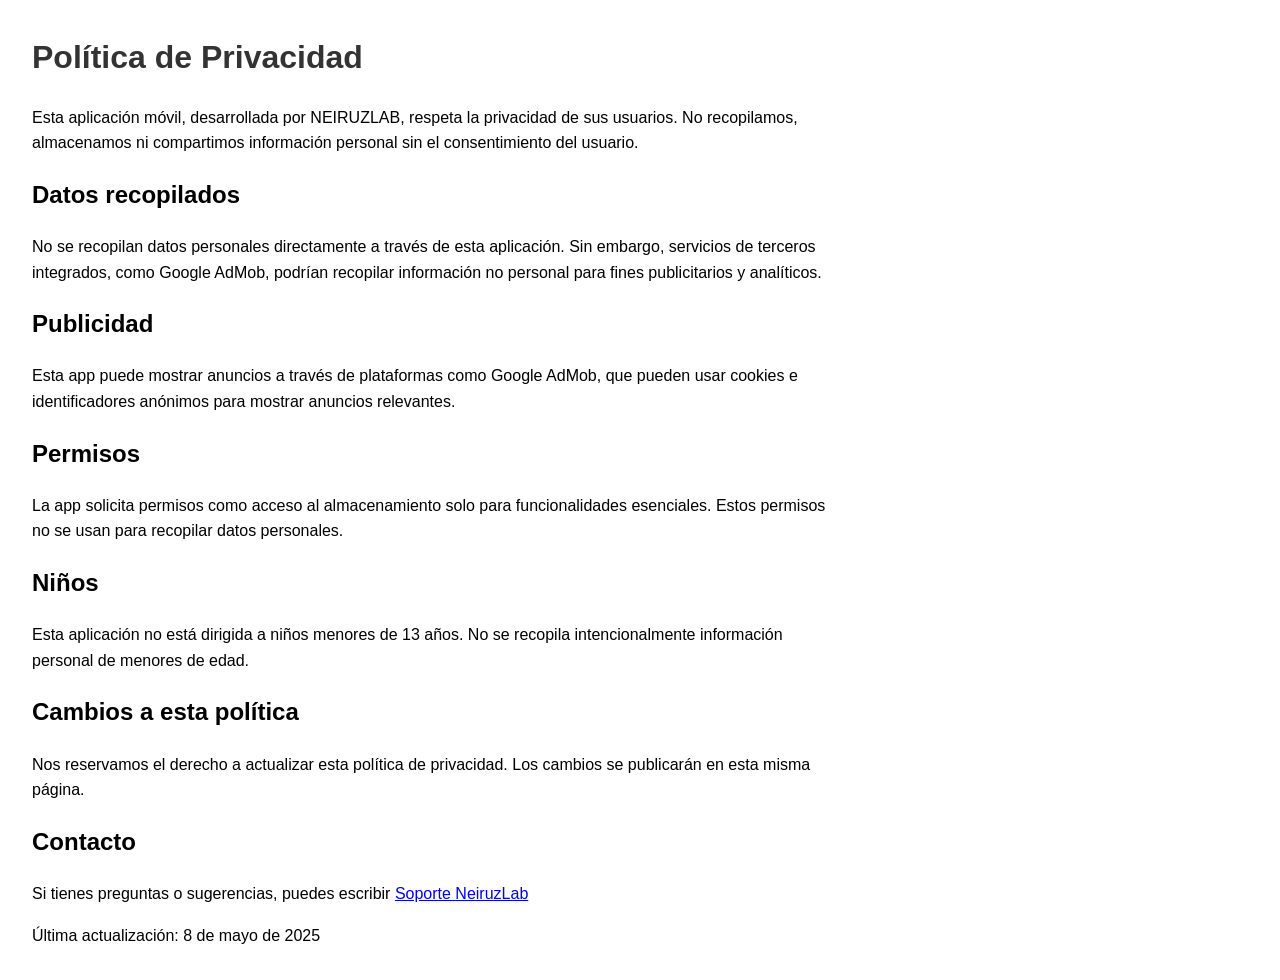
==== index.html @ 09458fb9 "politica v1" ====
<!DOCTYPE html>
<html lang="es">
<head>
  <meta charset="UTF-8">
  <title>Política de Privacidad</title>
  <style>
    body {
      font-family: Arial, sans-serif;
      margin: 2em;
      line-height: 1.6;
      max-width: 800px;
    }
    h1 {
      color: #333;
    }
  </style>
</head>
<body>
  <h1>Política de Privacidad</h1>

  <p>Esta aplicación móvil, desarrollada por NEIRUZLAB, respeta la privacidad de sus usuarios. No recopilamos, almacenamos ni compartimos información personal sin el consentimiento del usuario.</p>

  <h2>Datos recopilados</h2>
  <p>No se recopilan datos personales directamente a través de esta aplicación. Sin embargo, servicios de terceros integrados, como Google AdMob, podrían recopilar información no personal para fines publicitarios y analíticos.</p>

  <h2>Publicidad</h2>
  <p>Esta app puede mostrar anuncios a través de plataformas como Google AdMob, que pueden usar cookies e identificadores anónimos para mostrar anuncios relevantes.</p>

  <h2>Permisos</h2>
  <p>La app solicita permisos como acceso al almacenamiento solo para funcionalidades esenciales. Estos permisos no se usan para recopilar datos personales.</p>

  <h2>Niños</h2>
  <p>Esta aplicación no está dirigida a niños menores de 13 años. No se recopila intencionalmente información personal de menores de edad.</p>

  <h2>Cambios a esta política</h2>
  <p>Nos reservamos el derecho a actualizar esta política de privacidad. Los cambios se publicarán en esta misma página.</p>

  <h2>Contacto</h2>
  <p>Si tienes preguntas o sugerencias, puedes escribir  <a href="mailto:juliosarauz1i@gmail.com">Soporte NeiruzLab</a></p>

  <p>Última actualización: 8 de mayo de 2025</p>
</body>
</html>
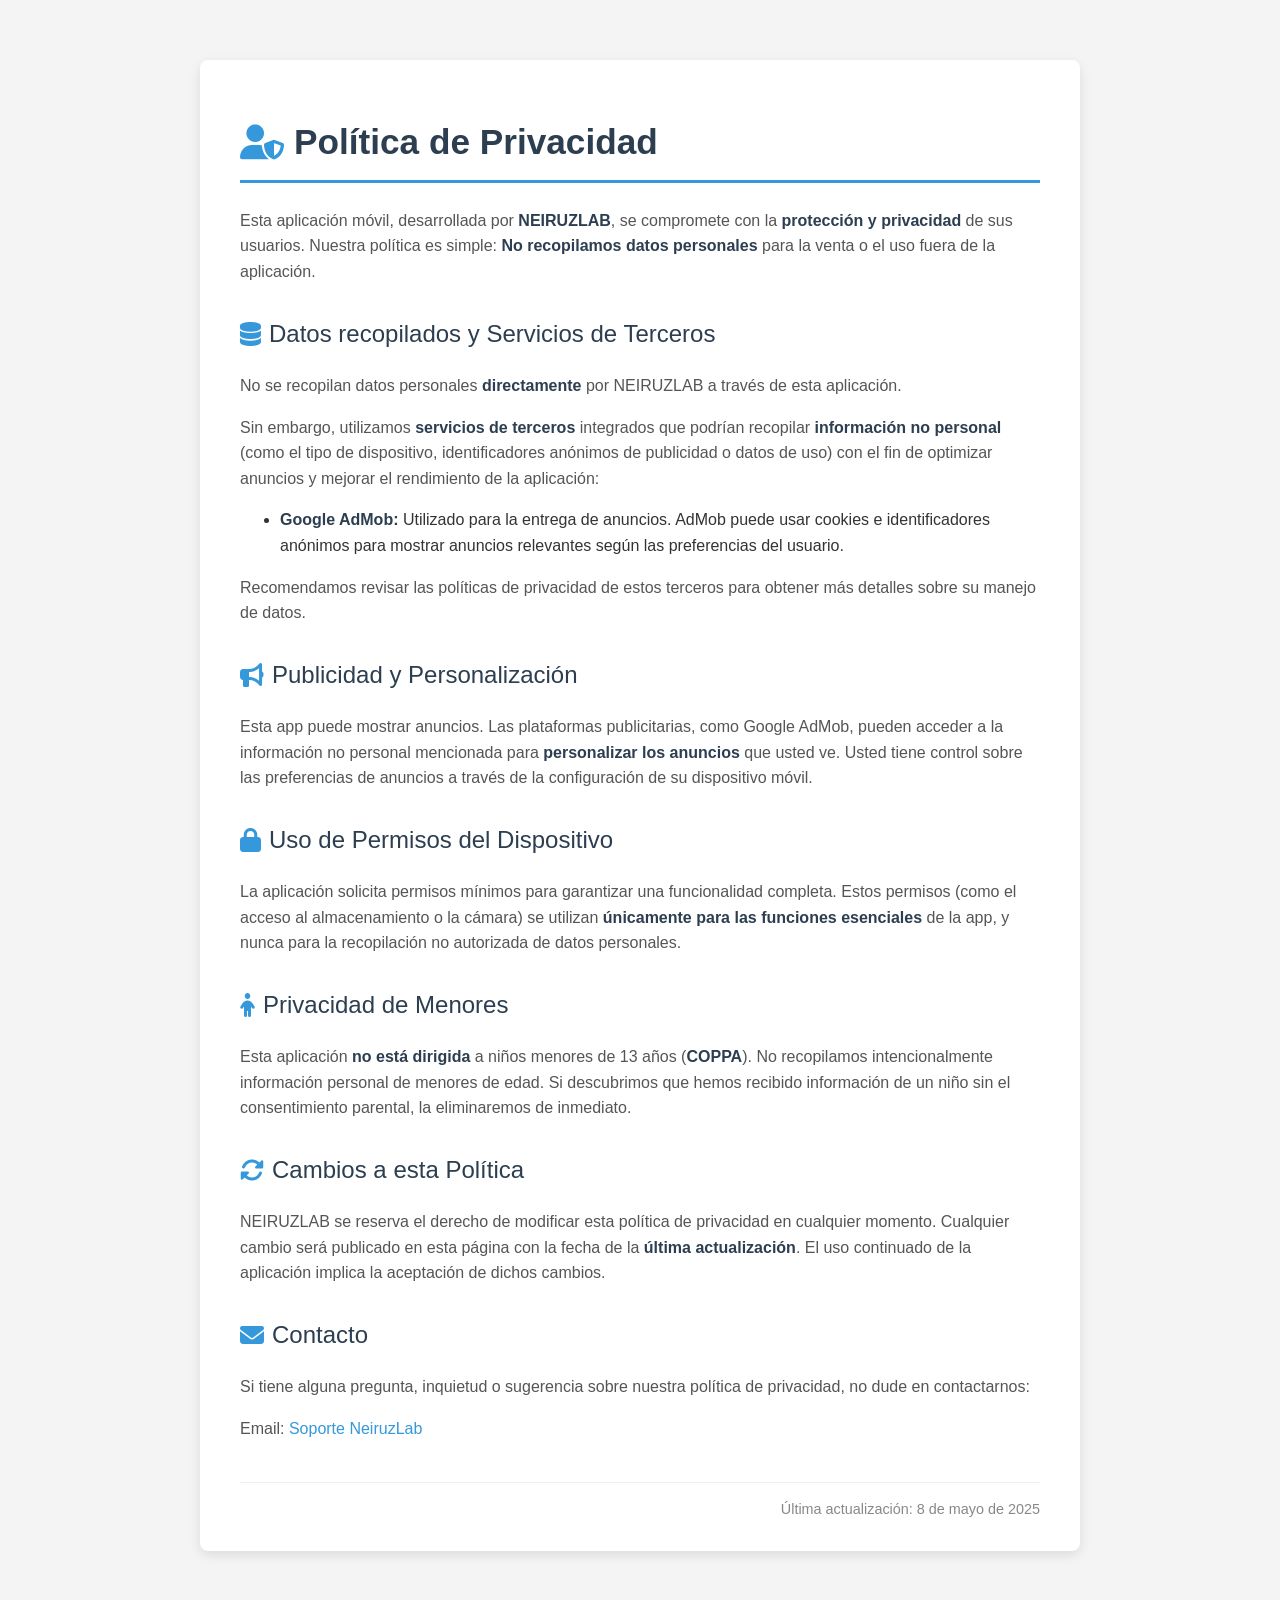
==== commit 39b9335c: "mejora IV" ====
--- a/index.html
+++ b/index.html
@@ -1,43 +1,135 @@
 <!DOCTYPE html>
 <html lang="es">
 <head>
-  <meta charset="UTF-8">
-  <title>Política de Privacidad</title>
-  <style>
-    body {
-      font-family: Arial, sans-serif;
-      margin: 2em;
-      line-height: 1.6;
-      max-width: 800px;
-    }
-    h1 {
-      color: #333;
-    }
-  </style>
+    <meta charset="UTF-8">
+    <meta name="viewport" content="width=device-width, initial-scale=1.0">
+    <title>Política de Privacidad | NeiruzLab</title>
+
+    <!-- Font Awesome -->
+    <link rel="stylesheet" href="https://cdnjs.cloudflare.com/ajax/libs/font-awesome/6.5.0/css/all.min.css">
+
+    <style>
+        :root {
+            --primary-color: #2c3e50;
+            --secondary-color: #3498db;
+            --bg-color: #ffffff;
+            --text-color: #333;
+            --light-gray: #f4f4f4;
+            --border-radius: 8px;
+        }
+
+        body {
+            font-family: 'Arial', sans-serif;
+            background-color: var(--light-gray);
+            margin: 0;
+            padding: 20px;
+            line-height: 1.6;
+            color: var(--text-color);
+        }
+
+        .container {
+            background-color: var(--bg-color);
+            max-width: 800px;
+            margin: 40px auto;
+            padding: 30px 40px;
+            border-radius: var(--border-radius);
+            box-shadow: 0 4px 12px rgba(0, 0, 0, 0.1);
+        }
+
+        h1 {
+            color: var(--primary-color);
+            font-size: 2.2em;
+            font-weight: 600;
+            border-bottom: 3px solid var(--secondary-color);
+            padding-bottom: 10px;
+            margin-bottom: 25px;
+            display: flex;
+            align-items: center;
+            gap: 10px;
+        }
+
+        h1 i {
+            color: var(--secondary-color);
+        }
+
+        h2 {
+            color: var(--primary-color);
+            font-size: 1.5em;
+            margin-top: 30px;
+            font-weight: 500;
+            display: flex;
+            align-items: center;
+            gap: 8px;
+        }
+
+        h2 i {
+            color: var(--secondary-color);
+        }
+
+        p {
+            margin-bottom: 15px;
+            font-size: 1em;
+            color: #555;
+        }
+
+        strong {
+            color: var(--primary-color);
+            font-weight: 600;
+        }
+
+        a {
+            color: var(--secondary-color);
+            text-decoration: none;
+            transition: color 0.3s;
+        }
+
+        a:hover {
+            color: var(--primary-color);
+            text-decoration: underline;
+        }
+
+        .update-date {
+            display: block;
+            margin-top: 40px;
+            font-size: 0.9em;
+            color: #888;
+            text-align: right;
+            padding-top: 15px;
+            border-top: 1px solid #eee;
+        }
+    </style>
 </head>
 <body>
-  <h1>Política de Privacidad</h1>
+    <div class="container">
+        <h1><i class="fas fa-user-shield"></i> Política de Privacidad</h1>
 
-  <p>Esta aplicación móvil, desarrollada por NEIRUZLAB, respeta la privacidad de sus usuarios. No recopilamos, almacenamos ni compartimos información personal sin el consentimiento del usuario.</p>
+        <p>Esta aplicación móvil, desarrollada por <strong>NEIRUZLAB</strong>, se compromete con la <strong>protección y privacidad</strong> de sus usuarios. Nuestra política es simple: <strong>No recopilamos datos personales</strong> para la venta o el uso fuera de la aplicación. </p>
 
-  <h2>Datos recopilados</h2>
-  <p>No se recopilan datos personales directamente a través de esta aplicación. Sin embargo, servicios de terceros integrados, como Google AdMob, podrían recopilar información no personal para fines publicitarios y analíticos.</p>
+        <h2><i class="fas fa-database"></i> Datos recopilados y Servicios de Terceros</h2>
+        <p>No se recopilan datos personales <strong>directamente</strong> por NEIRUZLAB a través de esta aplicación.</p>
+        <p>Sin embargo, utilizamos <strong>servicios de terceros</strong> integrados que podrían recopilar <strong>información no personal</strong> (como el tipo de dispositivo, identificadores anónimos de publicidad o datos de uso) con el fin de optimizar anuncios y mejorar el rendimiento de la aplicación:</p>
+        <ul>
+            <li><strong>Google AdMob:</strong> Utilizado para la entrega de anuncios. AdMob puede usar cookies e identificadores anónimos para mostrar anuncios relevantes según las preferencias del usuario.</li>
+        </ul>
+        <p>Recomendamos revisar las políticas de privacidad de estos terceros para obtener más detalles sobre su manejo de datos.</p>
 
-  <h2>Publicidad</h2>
-  <p>Esta app puede mostrar anuncios a través de plataformas como Google AdMob, que pueden usar cookies e identificadores anónimos para mostrar anuncios relevantes.</p>
+        <h2><i class="fas fa-bullhorn"></i> Publicidad y Personalización</h2>
+        <p>Esta app puede mostrar anuncios. Las plataformas publicitarias, como Google AdMob, pueden acceder a la información no personal mencionada para <strong>personalizar los anuncios</strong> que usted ve. Usted tiene control sobre las preferencias de anuncios a través de la configuración de su dispositivo móvil.</p>
 
-  <h2>Permisos</h2>
-  <p>La app solicita permisos como acceso al almacenamiento solo para funcionalidades esenciales. Estos permisos no se usan para recopilar datos personales.</p>
+        <h2><i class="fas fa-lock"></i> Uso de Permisos del Dispositivo</h2>
+        <p>La aplicación solicita permisos mínimos para garantizar una funcionalidad completa. Estos permisos (como el acceso al almacenamiento o la cámara) se utilizan <strong>únicamente para las funciones esenciales</strong> de la app, y nunca para la recopilación no autorizada de datos personales.</p>
 
-  <h2>Niños</h2>
-  <p>Esta aplicación no está dirigida a niños menores de 13 años. No se recopila intencionalmente información personal de menores de edad.</p>
+        <h2><i class="fas fa-child"></i> Privacidad de Menores</h2>
+        <p>Esta aplicación <strong>no está dirigida</strong> a niños menores de 13 años (<strong>COPPA</strong>). No recopilamos intencionalmente información personal de menores de edad. Si descubrimos que hemos recibido información de un niño sin el consentimiento parental, la eliminaremos de inmediato.</p>
 
-  <h2>Cambios a esta política</h2>
-  <p>Nos reservamos el derecho a actualizar esta política de privacidad. Los cambios se publicarán en esta misma página.</p>
+        <h2><i class="fas fa-sync-alt"></i> Cambios a esta Política</h2>
+        <p>NEIRUZLAB se reserva el derecho de modificar esta política de privacidad en cualquier momento. Cualquier cambio será publicado en esta página con la fecha de la <strong>última actualización</strong>. El uso continuado de la aplicación implica la aceptación de dichos cambios.</p>
 
-  <h2>Contacto</h2>
-  <p>Si tienes preguntas o sugerencias, puedes escribir  <a href="mailto:juliosarauz1i@gmail.com">Soporte NeiruzLab</a></p>
+        <h2><i class="fas fa-envelope"></i> Contacto</h2>
+        <p>Si tiene alguna pregunta, inquietud o sugerencia sobre nuestra política de privacidad, no dude en contactarnos:</p>
+        <p>Email: <a href="mailto:juliosarauz1i@gmail.com">Soporte NeiruzLab</a></p>
 
-  <p>Última actualización: 8 de mayo de 2025</p>
+        <span class="update-date">Última actualización: 8 de mayo de 2025</span>
+    </div>
 </body>
 </html>
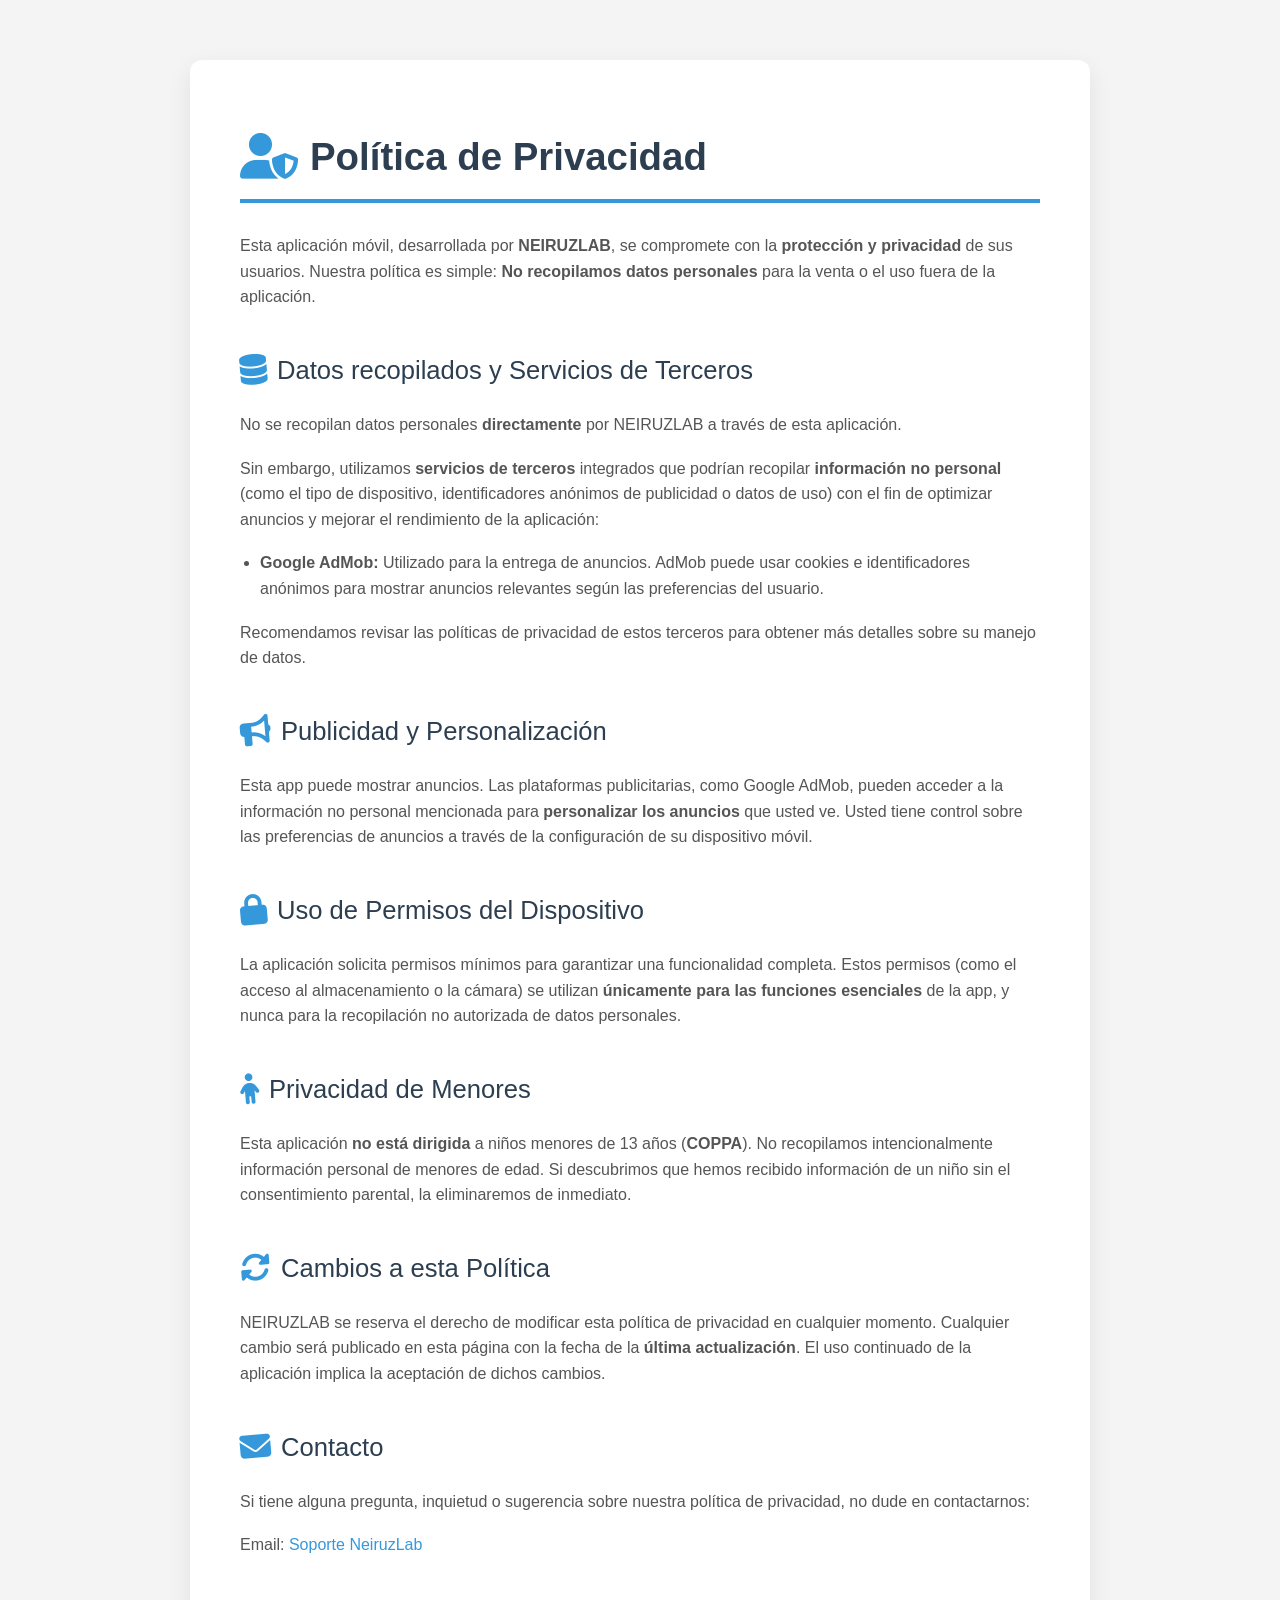
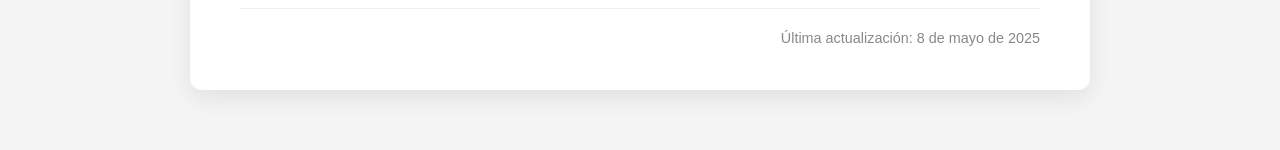
==== commit 5e4be464: "mejora" ====
--- a/index.html
+++ b/index.html
@@ -1,135 +1,238 @@
 <!DOCTYPE html>
 <html lang="es">
 <head>
-    <meta charset="UTF-8">
-    <meta name="viewport" content="width=device-width, initial-scale=1.0">
-    <title>Política de Privacidad | NeiruzLab</title>
-
-    <!-- Font Awesome -->
-    <link rel="stylesheet" href="https://cdnjs.cloudflare.com/ajax/libs/font-awesome/6.5.0/css/all.min.css">
-
-    <style>
-        :root {
-            --primary-color: #2c3e50;
-            --secondary-color: #3498db;
-            --bg-color: #ffffff;
-            --text-color: #333;
-            --light-gray: #f4f4f4;
-            --border-radius: 8px;
-        }
-
-        body {
-            font-family: 'Arial', sans-serif;
-            background-color: var(--light-gray);
-            margin: 0;
-            padding: 20px;
-            line-height: 1.6;
-            color: var(--text-color);
-        }
-
-        .container {
-            background-color: var(--bg-color);
-            max-width: 800px;
-            margin: 40px auto;
-            padding: 30px 40px;
-            border-radius: var(--border-radius);
-            box-shadow: 0 4px 12px rgba(0, 0, 0, 0.1);
-        }
-
-        h1 {
-            color: var(--primary-color);
-            font-size: 2.2em;
-            font-weight: 600;
-            border-bottom: 3px solid var(--secondary-color);
-            padding-bottom: 10px;
-            margin-bottom: 25px;
-            display: flex;
-            align-items: center;
-            gap: 10px;
-        }
-
-        h1 i {
-            color: var(--secondary-color);
-        }
-
-        h2 {
-            color: var(--primary-color);
-            font-size: 1.5em;
-            margin-top: 30px;
-            font-weight: 500;
-            display: flex;
-            align-items: center;
-            gap: 8px;
-        }
-
-        h2 i {
-            color: var(--secondary-color);
-        }
-
-        p {
-            margin-bottom: 15px;
-            font-size: 1em;
-            color: #555;
-        }
-
-        strong {
-            color: var(--primary-color);
-            font-weight: 600;
-        }
-
-        a {
-            color: var(--secondary-color);
-            text-decoration: none;
-            transition: color 0.3s;
-        }
-
-        a:hover {
-            color: var(--primary-color);
-            text-decoration: underline;
-        }
-
-        .update-date {
-            display: block;
-            margin-top: 40px;
-            font-size: 0.9em;
-            color: #888;
-            text-align: right;
-            padding-top: 15px;
-            border-top: 1px solid #eee;
-        }
-    </style>
+  <meta charset="UTF-8">
+  <meta name="viewport" content="width=device-width, initial-scale=1.0">
+  <title>Política de Privacidad | NeiruzLab</title>
+
+  <!-- Font Awesome -->
+  <link rel="stylesheet" href="https://cdnjs.cloudflare.com/ajax/libs/font-awesome/6.5.0/css/all.min.css">
+
+  <style>
+    :root {
+      --primary-color: #2c3e50;
+      --secondary-color: #3498db;
+      --accent-color: #e67e22;
+      --bg-color: #ffffff;
+      --light-gray: #f4f4f4;
+      --text-color: #333333;
+      --border-radius: 12px;
+      --transition-fast: 0.2s ease-out;
+      --transition-medium: 0.4s ease-out;
+    }
+
+    html {
+      scroll-behavior: smooth;
+    }
+
+    body {
+      font-family: 'Poppins', Arial, sans-serif;
+      background-color: var(--light-gray);
+      margin: 0;
+      padding: 20px;
+      color: var(--text-color);
+      line-height: 1.6;
+    }
+
+    .container {
+      background-color: var(--bg-color);
+      max-width: 800px;
+      margin: 40px auto;
+      padding: 40px 50px;
+      border-radius: var(--border-radius);
+      box-shadow: 0 8px 24px rgba(0,0,0,0.08);
+      position: relative;
+      overflow: hidden;
+    }
+
+    h1 {
+      display: flex;
+      align-items: center;
+      gap: 12px;
+      color: var(--primary-color);
+      font-size: 2.4em;
+      font-weight: 600;
+      border-bottom: 4px solid var(--secondary-color);
+      padding-bottom: 12px;
+      margin-bottom: 30px;
+      transform: translateY(-10px);
+      opacity: 0;
+      animation: fadeInDown 0.6s forwards;
+    }
+
+    h1 i {
+      color: var(--secondary-color);
+      font-size: 1.2em;
+    }
+
+    h2 {
+      display: flex;
+      align-items: center;
+      gap: 10px;
+      color: var(--primary-color);
+      font-size: 1.6em;
+      margin-top: 40px;
+      font-weight: 500;
+      transition: color var(--transition-fast);
+    }
+
+    h2 i {
+      color: var(--secondary-color);
+      font-size: 1.2em;
+      transform: rotate(-5deg);
+      transition: transform var(--transition-fast);
+    }
+
+    h2:hover {
+      color: var(--accent-color);
+    }
+
+    h2:hover i {
+      transform: rotate(0deg) scale(1.2);
+    }
+
+    p {
+      margin-bottom: 18px;
+      font-size: 1em;
+      color: #555555;
+      opacity: 0;
+      transform: translateY(20px);
+      animation: fadeInUp 0.6s forwards;
+      animation-delay: 0.4s;
+    }
+
+    ul {
+      margin-bottom: 18px;
+      padding-left: 20px;
+      color: #555555;
+      opacity: 0;
+      transform: translateY(20px);
+      animation: fadeInUp 0.6s forwards;
+      animation-delay: 0.5s;
+    }
+
+    ul li {
+      margin-bottom: 10px;
+      transition: transform var(--transition-fast), color var(--transition-fast);
+    }
+
+    ul li:hover {
+      color: var(--accent-color);
+      transform: translateX(4px);
+    }
+
+    a {
+      color: var(--secondary-color);
+      text-decoration: none;
+      position: relative;
+      transition: color var(--transition-fast);
+    }
+
+    a::after {
+      content: '';
+      display: block;
+      width: 0;
+      height: 2px;
+      background: var(--secondary-color);
+      transition: width var(--transition-fast);
+      position: absolute;
+      bottom: -2px;
+      left: 0;
+    }
+
+    a:hover {
+      color: var(--accent-color);
+    }
+
+    a:hover::after {
+      width: 100%;
+    }
+
+    .update-date {
+      display: block;
+      margin-top: 50px;
+      font-size: 0.9em;
+      color: #888888;
+      text-align: right;
+      border-top: 1px solid #eee;
+      padding-top: 18px;
+      opacity: 0;
+      transform: translateY(20px);
+      animation: fadeInUp 0.6s forwards;
+      animation-delay: 0.6s;
+    }
+
+    /* Button style example */
+    .btn-primary {
+      display: inline-block;
+      padding: 12px 24px;
+      background: var(--secondary-color);
+      color: #fff;
+      font-weight: 500;
+      border: none;
+      border-radius: var(--border-radius);
+      cursor: pointer;
+      transition: transform var(--transition-fast), box-shadow var(--transition-fast), background var(--transition-fast);
+    }
+
+    .btn-primary:hover {
+      background: var(--accent-color);
+      transform: translateY(-2px) scale(1.02);
+      box-shadow: 0 12px 24px rgba(0,0,0,0.12);
+    }
+
+    /* Animations */
+    @keyframes fadeInDown {
+      from { opacity: 0; transform: translateY(-20px); }
+      to   { opacity: 1; transform: translateY(0); }
+    }
+
+    @keyframes fadeInUp {
+      from { opacity: 0; transform: translateY(20px); }
+      to   { opacity: 1; transform: translateY(0); }
+    }
+
+    /* Accessibility: reduce motion */
+    @media (prefers-reduced-motion) {
+      * {
+        animation: none !important;
+        transition: none !important;
+      }
+    }
+  </style>
 </head>
 <body>
-    <div class="container">
-        <h1><i class="fas fa-user-shield"></i> Política de Privacidad</h1>
-
-        <p>Esta aplicación móvil, desarrollada por <strong>NEIRUZLAB</strong>, se compromete con la <strong>protección y privacidad</strong> de sus usuarios. Nuestra política es simple: <strong>No recopilamos datos personales</strong> para la venta o el uso fuera de la aplicación. </p>
-
-        <h2><i class="fas fa-database"></i> Datos recopilados y Servicios de Terceros</h2>
-        <p>No se recopilan datos personales <strong>directamente</strong> por NEIRUZLAB a través de esta aplicación.</p>
-        <p>Sin embargo, utilizamos <strong>servicios de terceros</strong> integrados que podrían recopilar <strong>información no personal</strong> (como el tipo de dispositivo, identificadores anónimos de publicidad o datos de uso) con el fin de optimizar anuncios y mejorar el rendimiento de la aplicación:</p>
-        <ul>
-            <li><strong>Google AdMob:</strong> Utilizado para la entrega de anuncios. AdMob puede usar cookies e identificadores anónimos para mostrar anuncios relevantes según las preferencias del usuario.</li>
-        </ul>
-        <p>Recomendamos revisar las políticas de privacidad de estos terceros para obtener más detalles sobre su manejo de datos.</p>
-
-        <h2><i class="fas fa-bullhorn"></i> Publicidad y Personalización</h2>
-        <p>Esta app puede mostrar anuncios. Las plataformas publicitarias, como Google AdMob, pueden acceder a la información no personal mencionada para <strong>personalizar los anuncios</strong> que usted ve. Usted tiene control sobre las preferencias de anuncios a través de la configuración de su dispositivo móvil.</p>
-
-        <h2><i class="fas fa-lock"></i> Uso de Permisos del Dispositivo</h2>
-        <p>La aplicación solicita permisos mínimos para garantizar una funcionalidad completa. Estos permisos (como el acceso al almacenamiento o la cámara) se utilizan <strong>únicamente para las funciones esenciales</strong> de la app, y nunca para la recopilación no autorizada de datos personales.</p>
-
-        <h2><i class="fas fa-child"></i> Privacidad de Menores</h2>
-        <p>Esta aplicación <strong>no está dirigida</strong> a niños menores de 13 años (<strong>COPPA</strong>). No recopilamos intencionalmente información personal de menores de edad. Si descubrimos que hemos recibido información de un niño sin el consentimiento parental, la eliminaremos de inmediato.</p>
-
-        <h2><i class="fas fa-sync-alt"></i> Cambios a esta Política</h2>
-        <p>NEIRUZLAB se reserva el derecho de modificar esta política de privacidad en cualquier momento. Cualquier cambio será publicado en esta página con la fecha de la <strong>última actualización</strong>. El uso continuado de la aplicación implica la aceptación de dichos cambios.</p>
-
-        <h2><i class="fas fa-envelope"></i> Contacto</h2>
-        <p>Si tiene alguna pregunta, inquietud o sugerencia sobre nuestra política de privacidad, no dude en contactarnos:</p>
-        <p>Email: <a href="mailto:juliosarauz1i@gmail.com">Soporte NeiruzLab</a></p>
-
-        <span class="update-date">Última actualización: 8 de mayo de 2025</span>
-    </div>
+  <div class="container">
+    <h1><i class="fas fa-user-shield"></i> Política de Privacidad</h1>
+
+    <p>Esta aplicación móvil, desarrollada por <strong>NEIRUZLAB</strong>, se compromete con la <strong>protección y privacidad</strong> de sus usuarios. Nuestra política es simple: <strong>No recopilamos datos personales</strong> para la venta o el uso fuera de la aplicación.</p>
+
+    <h2><i class="fas fa-database"></i> Datos recopilados y Servicios de Terceros</h2>
+    <p>No se recopilan datos personales <strong>directamente</strong> por NEIRUZLAB a través de esta aplicación.</p>
+    <p>Sin embargo, utilizamos <strong>servicios de terceros</strong> integrados que podrían recopilar <strong>información no personal</strong> (como el tipo de dispositivo, identificadores anónimos de publicidad o datos de uso) con el fin de optimizar anuncios y mejorar el rendimiento de la aplicación:</p>
+    <ul>
+      <li><strong>Google AdMob:</strong> Utilizado para la entrega de anuncios. AdMob puede usar cookies e identificadores anónimos para mostrar anuncios relevantes según las preferencias del usuario.</li>
+    </ul>
+    <p>Recomendamos revisar las políticas de privacidad de estos terceros para obtener más detalles sobre su manejo de datos.</p>
+
+    <h2><i class="fas fa-bullhorn"></i> Publicidad y Personalización</h2>
+    <p>Esta app puede mostrar anuncios. Las plataformas publicitarias, como Google AdMob, pueden acceder a la información no personal mencionada para <strong>personalizar los anuncios</strong> que usted ve. Usted tiene control sobre las preferencias de anuncios a través de la configuración de su dispositivo móvil.</p>
+
+    <h2><i class="fas fa-lock"></i> Uso de Permisos del Dispositivo</h2>
+    <p>La aplicación solicita permisos mínimos para garantizar una funcionalidad completa. Estos permisos (como el acceso al almacenamiento o la cámara) se utilizan <strong>únicamente para las funciones esenciales</strong> de la app, y nunca para la recopilación no autorizada de datos personales.</p>
+
+    <h2><i class="fas fa-child"></i> Privacidad de Menores</h2>
+    <p>Esta aplicación <strong>no está dirigida</strong> a niños menores de 13 años (<strong>COPPA</strong>). No recopilamos intencionalmente información personal de menores de edad. Si descubrimos que hemos recibido información de un niño sin el consentimiento parental, la eliminaremos de inmediato.</p>
+
+    <h2><i class="fas fa-sync-alt"></i> Cambios a esta Política</h2>
+    <p>NEIRUZLAB se reserva el derecho de modificar esta política de privacidad en cualquier momento. Cualquier cambio será publicado en esta página con la fecha de la <strong>última actualización</strong>. El uso continuado de la aplicación implica la aceptación de dichos cambios.</p>
+
+    <h2><i class="fas fa-envelope"></i> Contacto</h2>
+    <p>Si tiene alguna pregunta, inquietud o sugerencia sobre nuestra política de privacidad, no dude en contactarnos:</p>
+    <p>Email: <a href="mailto:juliosarauz1i@gmail.com">Soporte NeiruzLab</a></p>
+
+    <span class="update-date">Última actualización: 8 de mayo de 2025</span>
+
+  </div>
 </body>
 </html>
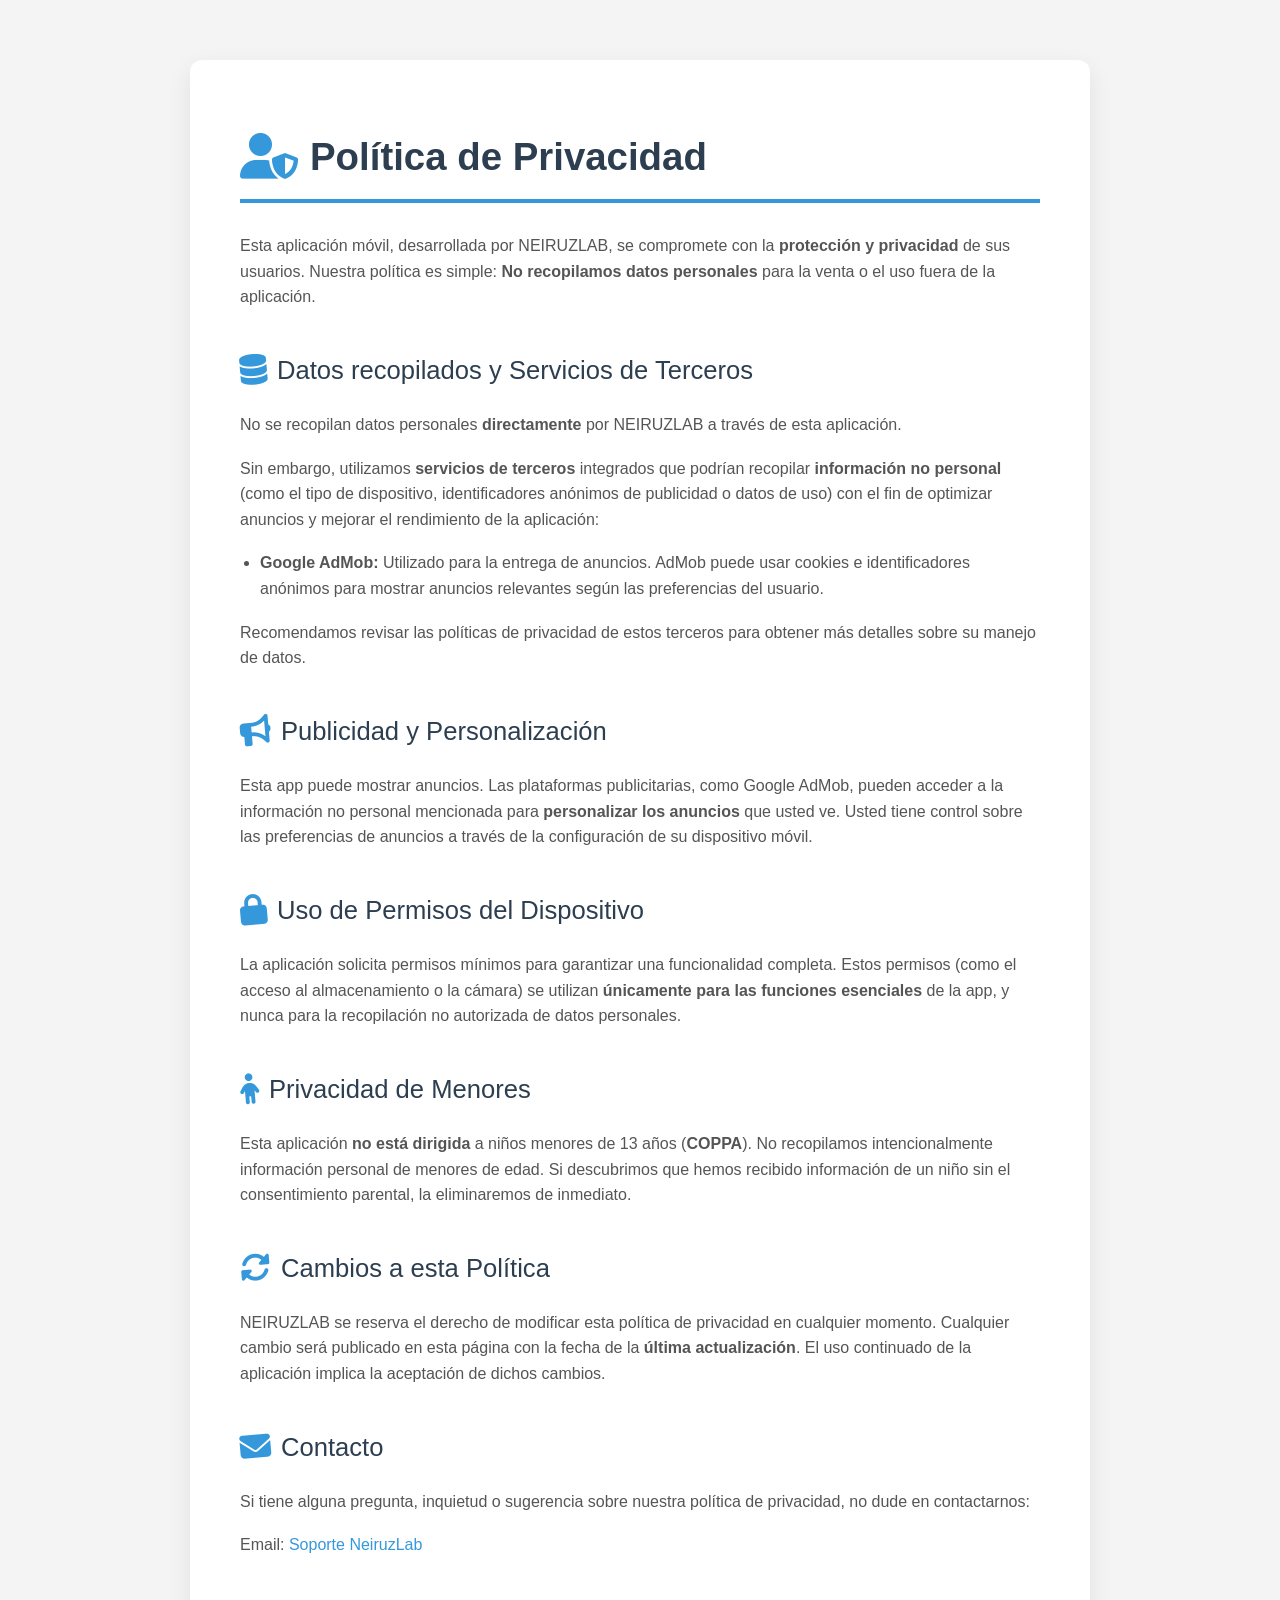
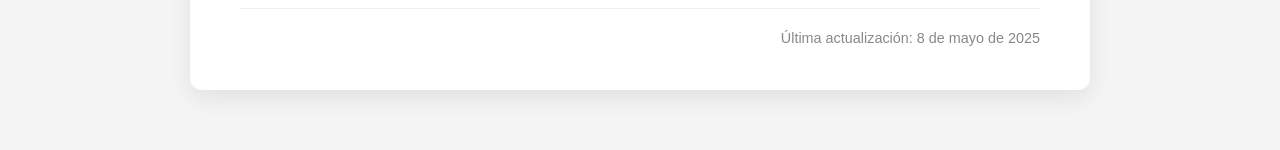
==== commit 6faf17bb: "mejora" ====
--- a/index.html
+++ b/index.html
@@ -205,7 +205,7 @@
   <div class="container">
     <h1><i class="fas fa-user-shield"></i> Política de Privacidad</h1>
 
-    <p>Esta aplicación móvil, desarrollada por <strong>NEIRUZLAB</strong>, se compromete con la <strong>protección y privacidad</strong> de sus usuarios. Nuestra política es simple: <strong>No recopilamos datos personales</strong> para la venta o el uso fuera de la aplicación.</p>
+     <p>Esta aplicación móvil, desarrollada por <span class="brand-link" onclick="window.location.href='/about'">NEIRUZLAB</span>, se compromete con la <strong>protección y privacidad</strong> de sus usuarios. Nuestra política es simple: <strong>No recopilamos datos personales</strong> para la venta o el uso fuera de la aplicación.</p>
 
     <h2><i class="fas fa-database"></i> Datos recopilados y Servicios de Terceros</h2>
     <p>No se recopilan datos personales <strong>directamente</strong> por NEIRUZLAB a través de esta aplicación.</p>
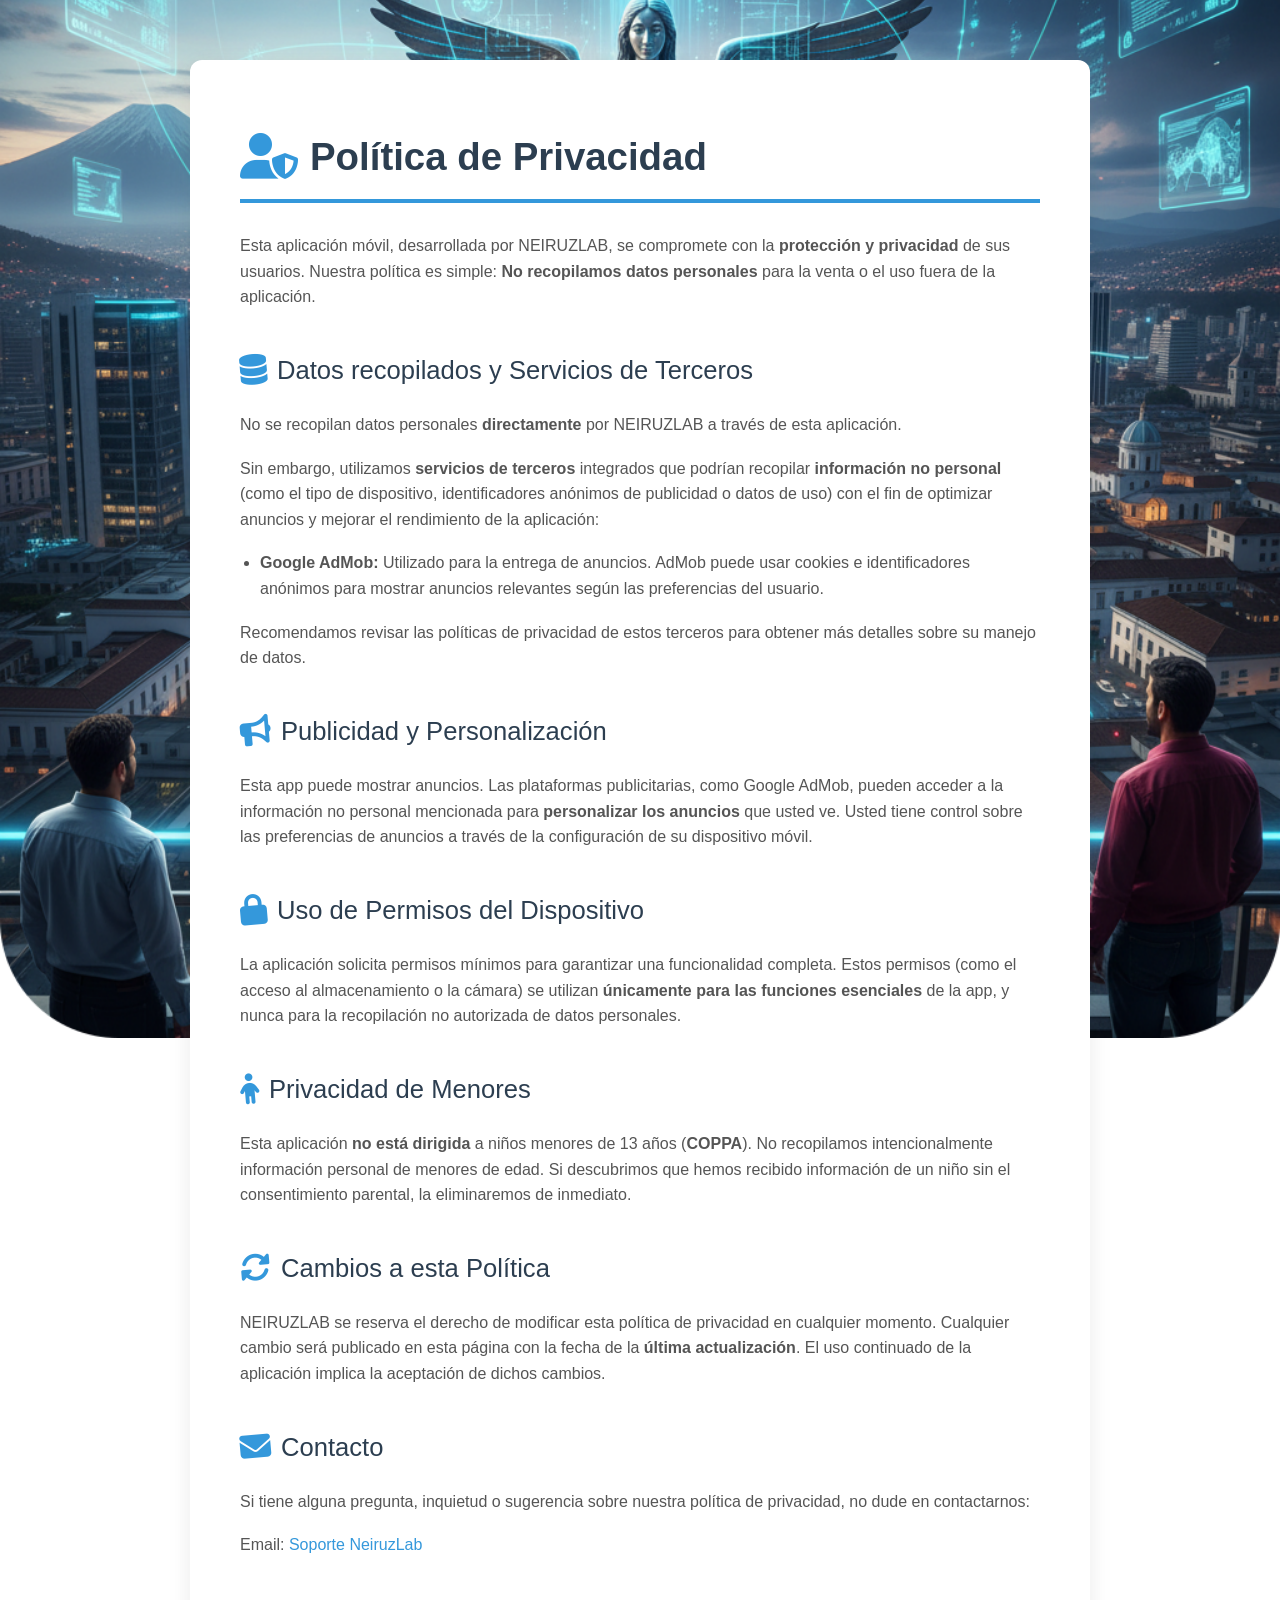
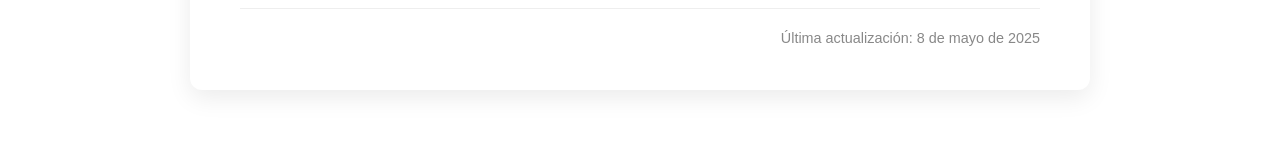
==== commit 9adec957: "neiruzsoft" ====
--- a/index.html
+++ b/index.html
@@ -5,8 +5,7 @@
   <meta name="viewport" content="width=device-width, initial-scale=1.0">
   <title>Política de Privacidad | NeiruzLab</title>
 
-  <!-- Font Awesome -->
-  <link rel="stylesheet" href="https://cdnjs.cloudflare.com/ajax/libs/font-awesome/6.5.0/css/all.min.css">
+  <!-- Font Awesome --><link rel="stylesheet" href="https://cdnjs.cloudflare.com/ajax/libs/font-awesome/6.5.0/css/all.min.css">
 
   <style>
     :root {
@@ -23,13 +22,25 @@
 
     html {
       scroll-behavior: smooth;
+      /* Asegura que el fondo cubra todo el alto de la página */
+      height: 100%; 
     }
 
     body {
       font-family: 'Poppins', Arial, sans-serif;
-      background-color: var(--light-gray);
+      /* ELIMINAMOS el background-color y padding originales del body */
       margin: 0;
-      padding: 20px;
+      /* Añadimos la imagen de fondo aquí */
+      background-image: url('assets/img/fondo.png'); /* Ruta a tu imagen */
+      background-size: cover; /* Hace que la imagen cubra todo el área */
+      background-position: center; /* Centra la imagen */
+      background-repeat: no-repeat; /* Evita que la imagen se repita */
+      background-attachment: fixed; /* Mantiene la imagen fija al hacer scroll */
+      min-height: 100vh; /* Asegura que el body ocupe al menos el alto de la ventana */
+      display: flex; /* Para centrar el contenedor verticalmente si es necesario */
+      justify-content: center; /* Para centrar el contenedor horizontalmente */
+      align-items: flex-start; /* Alinea el contenedor al inicio del eje Y, puedes probar 'center' */
+      padding: 20px 0; /* Añade padding vertical para que el contenedor no pegue a los bordes */
       color: var(--text-color);
       line-height: 1.6;
     }
@@ -37,12 +48,15 @@
     .container {
       background-color: var(--bg-color);
       max-width: 800px;
-      margin: 40px auto;
+      /* Ajustamos el margin para que no interfiera con el centrado del body */
+      margin: 40px auto; /* Mantenemos auto para centrado horizontal, 40px top/bottom */
       padding: 40px 50px;
       border-radius: var(--border-radius);
       box-shadow: 0 8px 24px rgba(0,0,0,0.08);
       position: relative;
       overflow: hidden;
+      /* Asegúrate de que el contenedor tenga un z-index si es necesario, aunque no debería serlo aquí */
+      z-index: 1; 
     }
 
     h1 {
@@ -205,7 +219,7 @@
   <div class="container">
     <h1><i class="fas fa-user-shield"></i> Política de Privacidad</h1>
 
-     <p>Esta aplicación móvil, desarrollada por <span class="brand-link" onclick="window.location.href='/about'">NEIRUZLAB</span>, se compromete con la <strong>protección y privacidad</strong> de sus usuarios. Nuestra política es simple: <strong>No recopilamos datos personales</strong> para la venta o el uso fuera de la aplicación.</p>
+      <p>Esta aplicación móvil, desarrollada por <span class="brand-link" onclick="window.location.href='/about'">NEIRUZLAB</span>, se compromete con la <strong>protección y privacidad</strong> de sus usuarios. Nuestra política es simple: <strong>No recopilamos datos personales</strong> para la venta o el uso fuera de la aplicación.</p>
 
     <h2><i class="fas fa-database"></i> Datos recopilados y Servicios de Terceros</h2>
     <p>No se recopilan datos personales <strong>directamente</strong> por NEIRUZLAB a través de esta aplicación.</p>
@@ -235,4 +249,4 @@
 
   </div>
 </body>
-</html>
+</html>
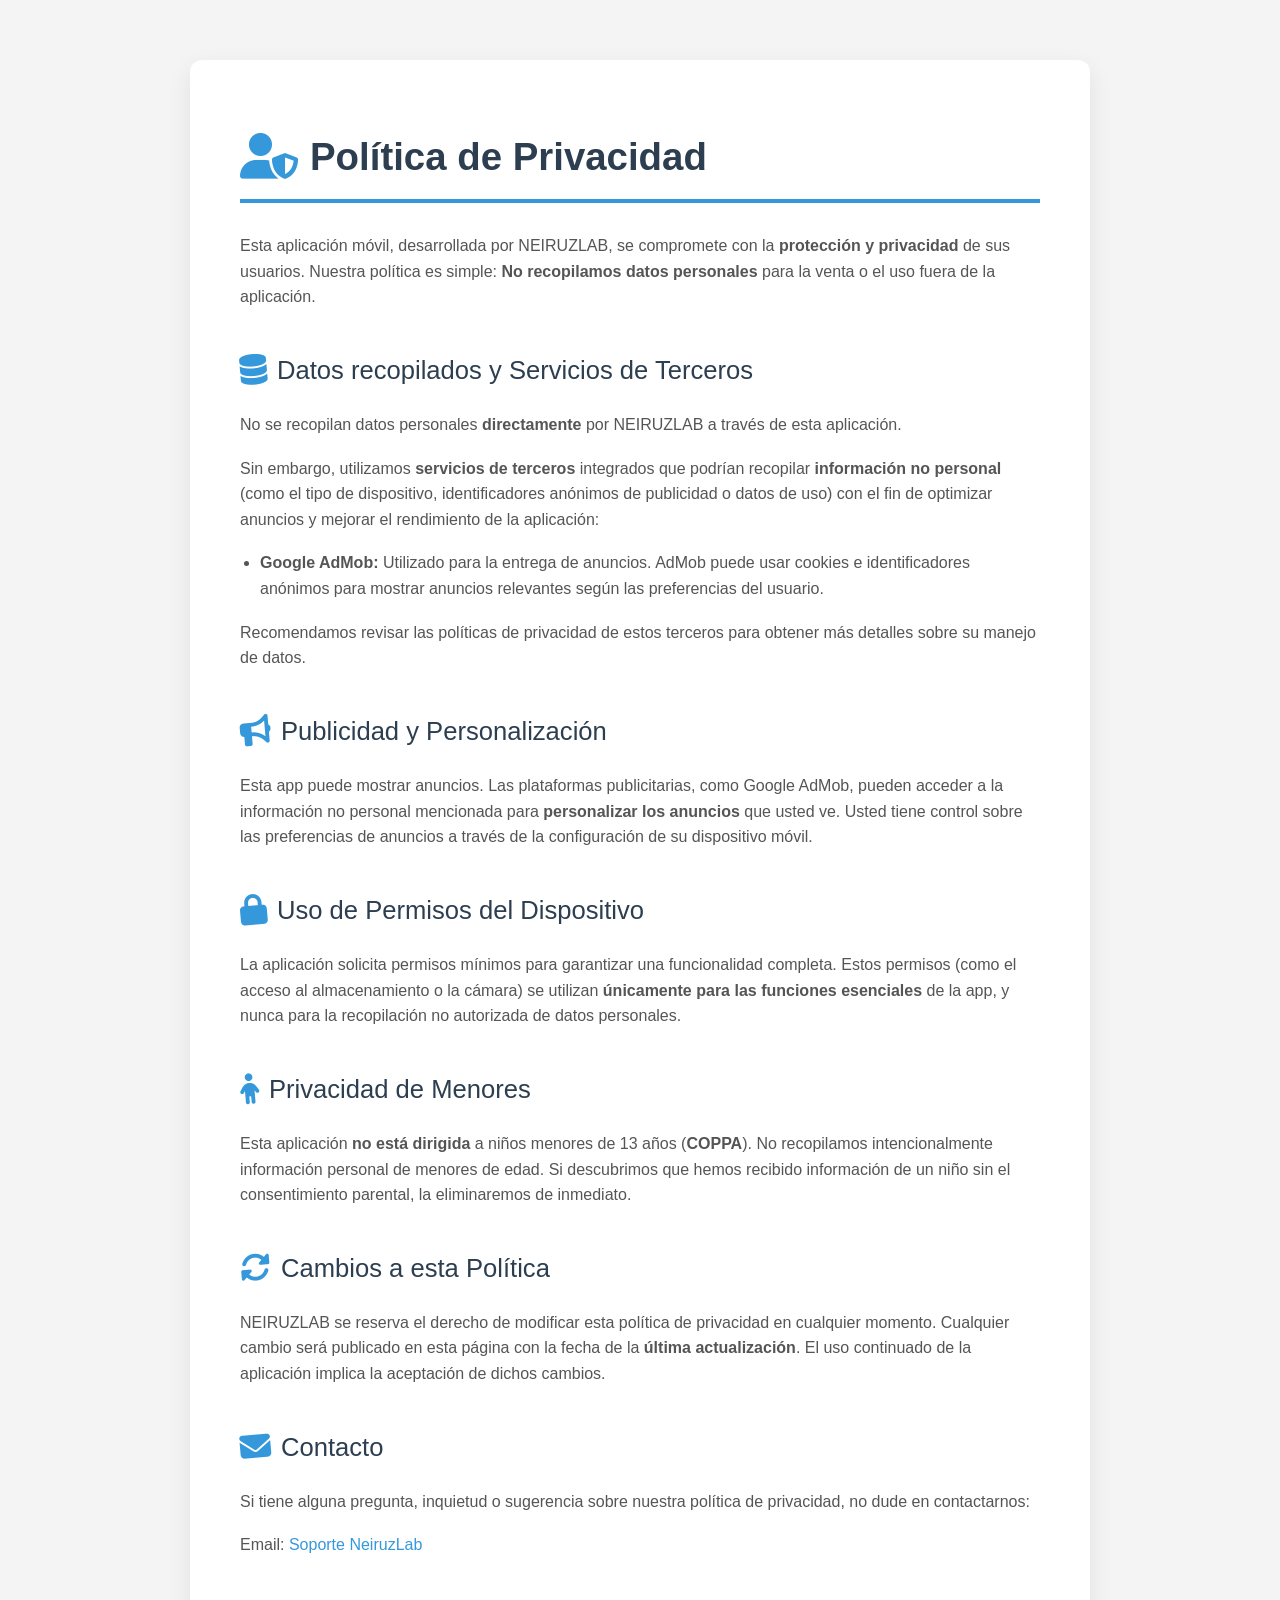
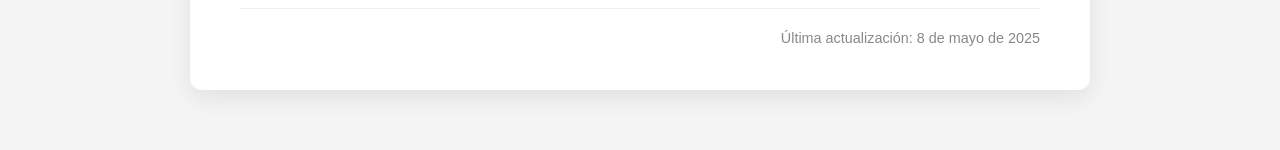
==== commit d0dd0271: "neiruzsoft" ====
--- a/index.html
+++ b/index.html
@@ -5,7 +5,8 @@
   <meta name="viewport" content="width=device-width, initial-scale=1.0">
   <title>Política de Privacidad | NeiruzLab</title>
 
-  <!-- Font Awesome --><link rel="stylesheet" href="https://cdnjs.cloudflare.com/ajax/libs/font-awesome/6.5.0/css/all.min.css">
+  <!-- Font Awesome -->
+  <link rel="stylesheet" href="https://cdnjs.cloudflare.com/ajax/libs/font-awesome/6.5.0/css/all.min.css">
 
   <style>
     :root {
@@ -22,25 +23,13 @@
 
     html {
       scroll-behavior: smooth;
-      /* Asegura que el fondo cubra todo el alto de la página */
-      height: 100%; 
     }
 
     body {
       font-family: 'Poppins', Arial, sans-serif;
-      /* ELIMINAMOS el background-color y padding originales del body */
+      background-color: var(--light-gray);
       margin: 0;
-      /* Añadimos la imagen de fondo aquí */
-      background-image: url('assets/img/fondo.png'); /* Ruta a tu imagen */
-      background-size: cover; /* Hace que la imagen cubra todo el área */
-      background-position: center; /* Centra la imagen */
-      background-repeat: no-repeat; /* Evita que la imagen se repita */
-      background-attachment: fixed; /* Mantiene la imagen fija al hacer scroll */
-      min-height: 100vh; /* Asegura que el body ocupe al menos el alto de la ventana */
-      display: flex; /* Para centrar el contenedor verticalmente si es necesario */
-      justify-content: center; /* Para centrar el contenedor horizontalmente */
-      align-items: flex-start; /* Alinea el contenedor al inicio del eje Y, puedes probar 'center' */
-      padding: 20px 0; /* Añade padding vertical para que el contenedor no pegue a los bordes */
+      padding: 20px;
       color: var(--text-color);
       line-height: 1.6;
     }
@@ -48,15 +37,12 @@
     .container {
       background-color: var(--bg-color);
       max-width: 800px;
-      /* Ajustamos el margin para que no interfiera con el centrado del body */
-      margin: 40px auto; /* Mantenemos auto para centrado horizontal, 40px top/bottom */
+      margin: 40px auto;
       padding: 40px 50px;
       border-radius: var(--border-radius);
       box-shadow: 0 8px 24px rgba(0,0,0,0.08);
       position: relative;
       overflow: hidden;
-      /* Asegúrate de que el contenedor tenga un z-index si es necesario, aunque no debería serlo aquí */
-      z-index: 1; 
     }
 
     h1 {
@@ -219,7 +205,7 @@
   <div class="container">
     <h1><i class="fas fa-user-shield"></i> Política de Privacidad</h1>
 
-      <p>Esta aplicación móvil, desarrollada por <span class="brand-link" onclick="window.location.href='/about'">NEIRUZLAB</span>, se compromete con la <strong>protección y privacidad</strong> de sus usuarios. Nuestra política es simple: <strong>No recopilamos datos personales</strong> para la venta o el uso fuera de la aplicación.</p>
+     <p>Esta aplicación móvil, desarrollada por <span class="brand-link" onclick="window.location.href='/about'">NEIRUZLAB</span>, se compromete con la <strong>protección y privacidad</strong> de sus usuarios. Nuestra política es simple: <strong>No recopilamos datos personales</strong> para la venta o el uso fuera de la aplicación.</p>
 
     <h2><i class="fas fa-database"></i> Datos recopilados y Servicios de Terceros</h2>
     <p>No se recopilan datos personales <strong>directamente</strong> por NEIRUZLAB a través de esta aplicación.</p>
@@ -249,4 +235,4 @@
 
   </div>
 </body>
-</html>+</html>
